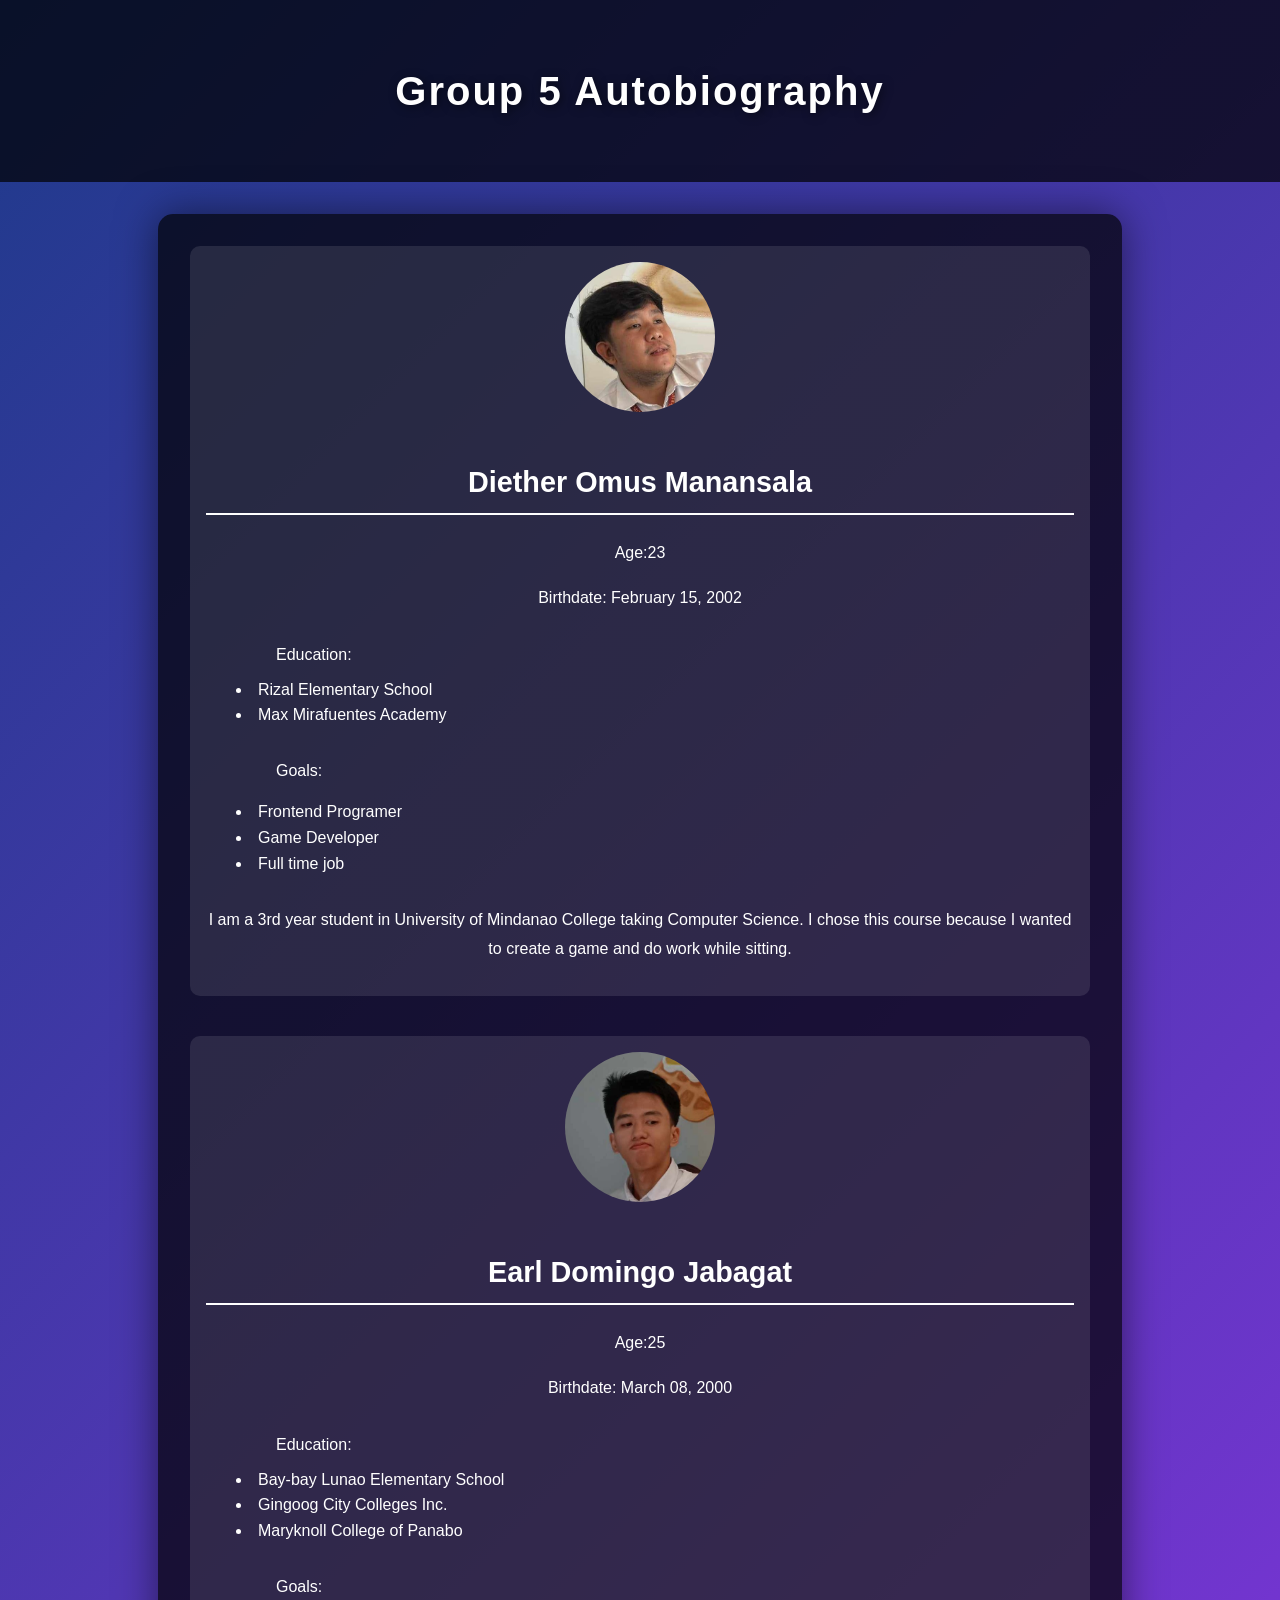
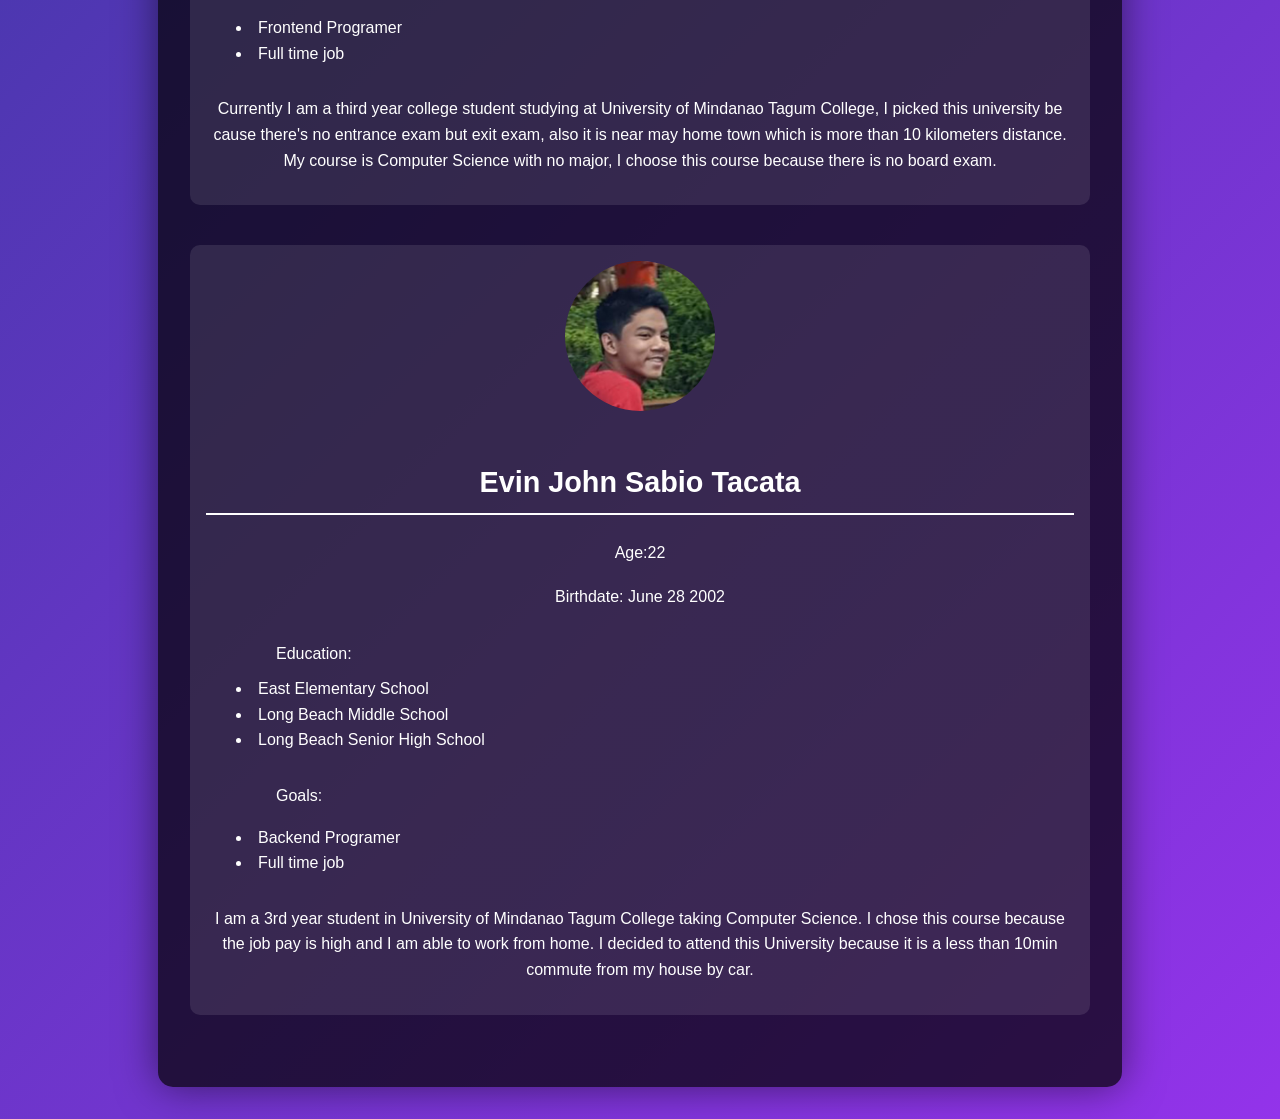
==== biography.html @ 1be30f7a "Add biography.html" ====
<!DOCTYPE html>
<html lang="en">
<head>
    <meta charset="UTF-8">
    <meta name="viewport" content="width=device-width, initial-scale=1.0">
    <meta name="description" content="An autobiography page for three people">
    <link rel="stylesheet" type="text/css" href="style.css">
    <title>Group 5 Autobiography</title>
    <style>
        body { font-family: 'Poppins', sans-serif; line-height: 1.6; margin: 0; padding: 0; background: linear-gradient(135deg, #1e3a8a, #9333ea); color: #fff; }
        header { background: rgba(0, 0, 0, 0.7); padding: 2rem 0; text-align: center; }
        header h1 { font-size: 2.5rem; letter-spacing: 2px; text-shadow: 2px 2px 10px rgba(0, 0, 0, 0.5); }
        main { max-width: 900px; margin: 2rem auto; padding: 2rem; background: rgba(0, 0, 0, 0.7); border-radius: 15px; box-shadow: 0 0 40px rgba(0, 0, 0, 0.5); }
        section { margin-bottom: 2.5rem; padding: 1rem; background: rgba(255, 255, 255, 0.1); border-radius: 10px; transition: transform 0.3s ease; }
        section:hover { transform: scale(1.03); }
        section h2 { font-size: 1.8rem; border-bottom: 2px solid #fff; padding-bottom: 0.5rem; }
        .profile { text-align: center; }
        .profile img { width: 150px; height: 150px; border-radius: 50%; margin-bottom: 1rem; transition: transform 0.3s; }
        .profile img:hover { transform: scale(1.1); }
        p { font-size: 1rem; line-height: 1.8; }
    </style>
</head>
<body>
    <header>
        <h1>Group 5 Autobiography</h1>
    </header>
    <main>
        <section class="profile">
            <img src="diether.jpg" alt="Diether"><!-- diri ibutang ang pic -->
            <h2>Diether Omus Manansala</h2>
            <p>Age:23</p>
            <p>Birthdate: February 15, 2002</p>
            <div class="Education-Section">
                <ul>Education:</ul>
                    <li>Rizal Elementary School</li>
                    <li>Max Mirafuentes Academy</li>
            </div>

            <div class="Goals-Section">
                <ul>Goals:</ul>
                    <li>Frontend Programer</li>
                    <li>Game Developer</li>
                    <li>Full time job</li>
            </div>
            <p>I am a 3rd year student in University of Mindanao College taking Computer Science. I chose this course because I wanted to create a game and do work while sitting. </p>
        </section>

        <section class="profile">
            <img src="earl.jpg" alt="Earl"><!-- diri ibutang ang pic -->
            <h2>Earl Domingo Jabagat</h2>
            <p>Age:25</p>
            <p>Birthdate: March 08, 2000</p>
            <div class="Education-Section">
                <ul>Education:</ul>
                    <li>Bay-bay Lunao Elementary School</li>
                    <li>Gingoog City Colleges Inc.</li>
                    <li>Maryknoll College of Panabo</li>
            </div>

            <div class="Goals-Section">
                <ul>Goals:</ul>
                    <li>Frontend Programer</li>
                    <li>Full time job</li>
            </div>

            <p></p>Currently I am a third year college student studying at University of Mindanao Tagum College, I picked this university be cause there's no entrance exam but exit exam, also it is near may home town which is more than 10 kilometers distance. My course is Computer Science with no major, I choose this course because there is no board exam.</p>
        </section>

        <section class="profile">
            <img src="evin.jpg" alt="Evin John Sabio Tacata"><!-- diri ibutang ang pic -->
            <h2>Evin John Sabio Tacata</h2>
            <p>Age:22</p>
            <p>Birthdate: June 28 2002</p>
            <div class="Education-Section">
                <ul>Education:</ul>
                    <li>East Elementary School</li>
                    <li>Long Beach Middle School</li>
                    <li>Long Beach Senior High School</li>
            </div>

            <div class="Goals-Section">
                <ul>Goals:</ul>
                    <li>Backend Programer</li>
                    <li>Full time job</li>
            </div>

            <p></p>I am a 3rd year student in University of Mindanao Tagum College taking Computer Science. I chose this course because the job pay is high and I am able to work from home. I decided to attend this University because it is a less than 10min commute from my house by car.</p>
        </section>

    </main>
</body>
</html>
---- style.css ----
.Education-Section{
    max-width: 900px;
    text-align: justify;
    margin: 30px;
}

.Education-Section ul{
    word-spacing: -0.1em;
    text-align: justify;
    margin-bottom: 10px;
    line-height: 1.5;
}

.Goals-Section{
    max-width: 900px;
    text-align: justify;
    margin: 30px;
}

.Goals-Section ul{
    text-align: justify;
}
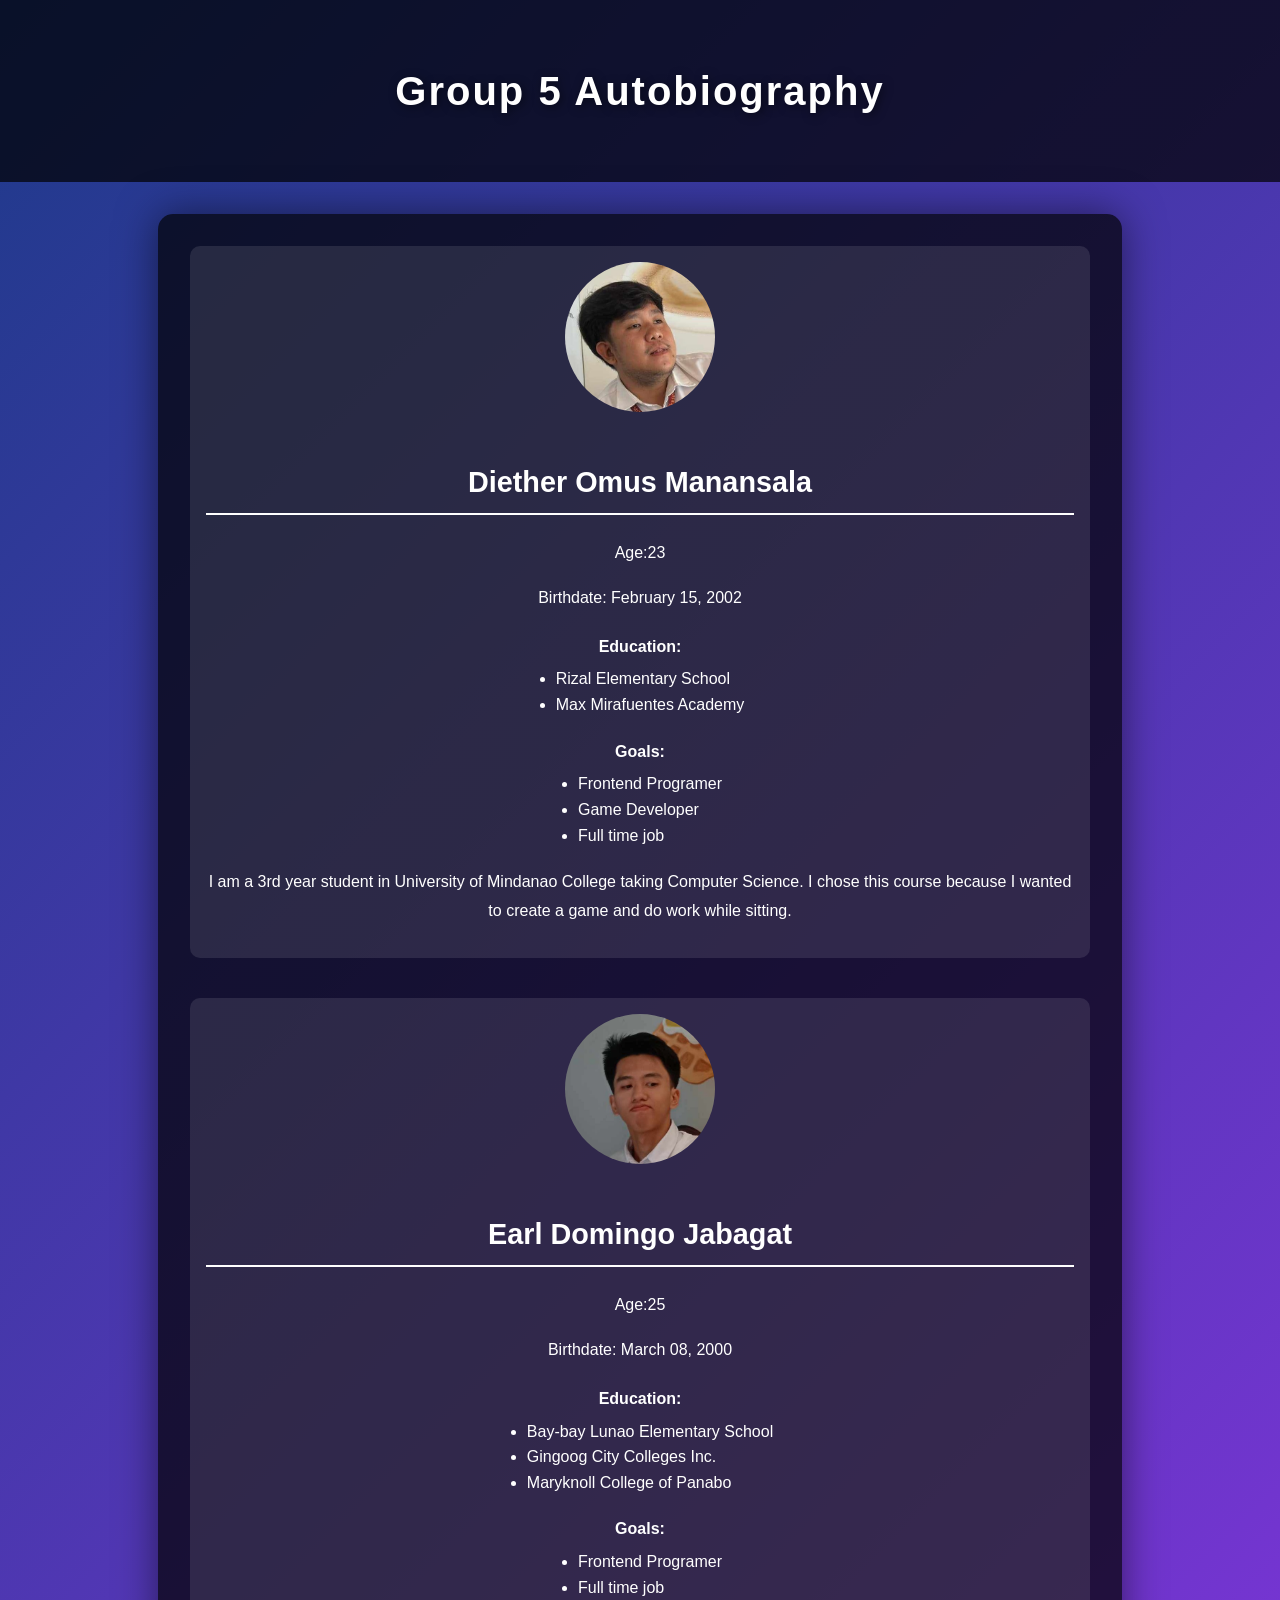
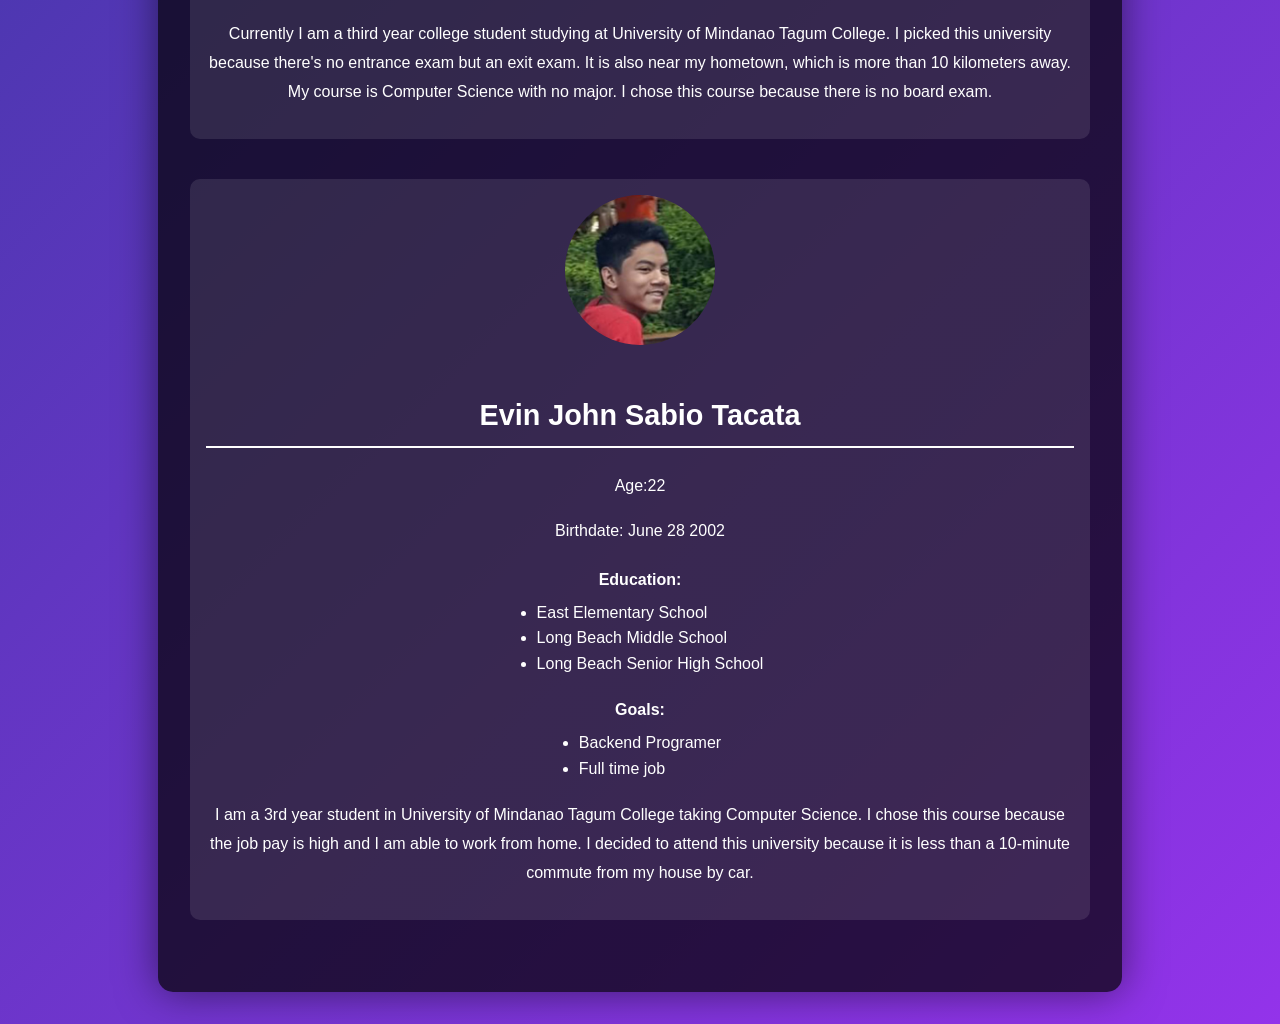
==== commit 46304453: "Update biography.html" ====
--- a/biography.html
+++ b/biography.html
@@ -26,67 +26,82 @@
     </header>
     <main>
         <section class="profile">
-            <img src="diether.jpg" alt="Diether"><!-- diri ibutang ang pic -->
+            <img src="diether.jpg" alt="Diether">
             <h2>Diether Omus Manansala</h2>
             <p>Age:23</p>
             <p>Birthdate: February 15, 2002</p>
+
             <div class="Education-Section">
-                <ul>Education:</ul>
+                <p>Education:</p>
+                <ul>
                     <li>Rizal Elementary School</li>
                     <li>Max Mirafuentes Academy</li>
+                </ul>
             </div>
 
             <div class="Goals-Section">
-                <ul>Goals:</ul>
+                <p>Goals:</p>
+                <ul>
                     <li>Frontend Programer</li>
                     <li>Game Developer</li>
                     <li>Full time job</li>
+                </ul>
             </div>
-            <p>I am a 3rd year student in University of Mindanao College taking Computer Science. I chose this course because I wanted to create a game and do work while sitting. </p>
+
+            <p>I am a 3rd year student in University of Mindanao College taking Computer Science. I chose this course because I wanted to create a game and do work while sitting.</p>
         </section>
 
         <section class="profile">
-            <img src="earl.jpg" alt="Earl"><!-- diri ibutang ang pic -->
+            <img src="earl.jpg" alt="Earl">
             <h2>Earl Domingo Jabagat</h2>
             <p>Age:25</p>
             <p>Birthdate: March 08, 2000</p>
+
             <div class="Education-Section">
-                <ul>Education:</ul>
+                <p>Education:</p>
+                <ul>
                     <li>Bay-bay Lunao Elementary School</li>
                     <li>Gingoog City Colleges Inc.</li>
                     <li>Maryknoll College of Panabo</li>
+                </ul>
             </div>
 
             <div class="Goals-Section">
-                <ul>Goals:</ul>
+                <p>Goals:</p>
+                <ul>
                     <li>Frontend Programer</li>
                     <li>Full time job</li>
+                </ul>
             </div>
 
-            <p></p>Currently I am a third year college student studying at University of Mindanao Tagum College, I picked this university be cause there's no entrance exam but exit exam, also it is near may home town which is more than 10 kilometers distance. My course is Computer Science with no major, I choose this course because there is no board exam.</p>
+            <p>Currently I am a third year college student studying at University of Mindanao Tagum College. I picked this university because there's no entrance exam but an exit exam. It is also near my hometown, which is more than 10 kilometers away. My course is Computer Science with no major. I chose this course because there is no board exam.</p>
         </section>
 
         <section class="profile">
-            <img src="evin.jpg" alt="Evin John Sabio Tacata"><!-- diri ibutang ang pic -->
+            <img src="evin.jpg" alt="Evin John Sabio Tacata">
             <h2>Evin John Sabio Tacata</h2>
             <p>Age:22</p>
             <p>Birthdate: June 28 2002</p>
+
             <div class="Education-Section">
-                <ul>Education:</ul>
+                <p>Education:</p>
+                <ul>
                     <li>East Elementary School</li>
                     <li>Long Beach Middle School</li>
                     <li>Long Beach Senior High School</li>
+                </ul>
             </div>
 
             <div class="Goals-Section">
-                <ul>Goals:</ul>
+                <p>Goals:</p>
+                <ul>
                     <li>Backend Programer</li>
                     <li>Full time job</li>
+                </ul>
             </div>
 
-            <p></p>I am a 3rd year student in University of Mindanao Tagum College taking Computer Science. I chose this course because the job pay is high and I am able to work from home. I decided to attend this University because it is a less than 10min commute from my house by car.</p>
+            <p>I am a 3rd year student in University of Mindanao Tagum College taking Computer Science. I chose this course because the job pay is high and I am able to work from home. I decided to attend this university because it is less than a 10-minute commute from my house by car.</p>
         </section>
-
     </main>
 </body>
 </html>
--- a/style.css
+++ b/style.css
@@ -1,22 +1,20 @@
-.Education-Section{
-    max-width: 900px;
-    text-align: justify;
-    margin: 30px;
+.Education-Section,
+.Goals-Section {
+    margin: 20px auto;
+    text-align: center;
 }
 
-.Education-Section ul{
-    word-spacing: -0.1em;
-    text-align: justify;
-    margin-bottom: 10px;
-    line-height: 1.5;
+.Education-Section p,
+.Goals-Section p {
+    font-weight: bold;
+    margin-bottom: 5px;
 }
 
-.Goals-Section{
-    max-width: 900px;
-    text-align: justify;
-    margin: 30px;
+.Education-Section ul,
+.Goals-Section ul {
+    display: inline-block;
+    text-align: left;
+    padding-left: 20px;
+    margin: 0 auto;
+    list-style-type: disc;
 }
-
-.Goals-Section ul{
-    text-align: justify;
-}
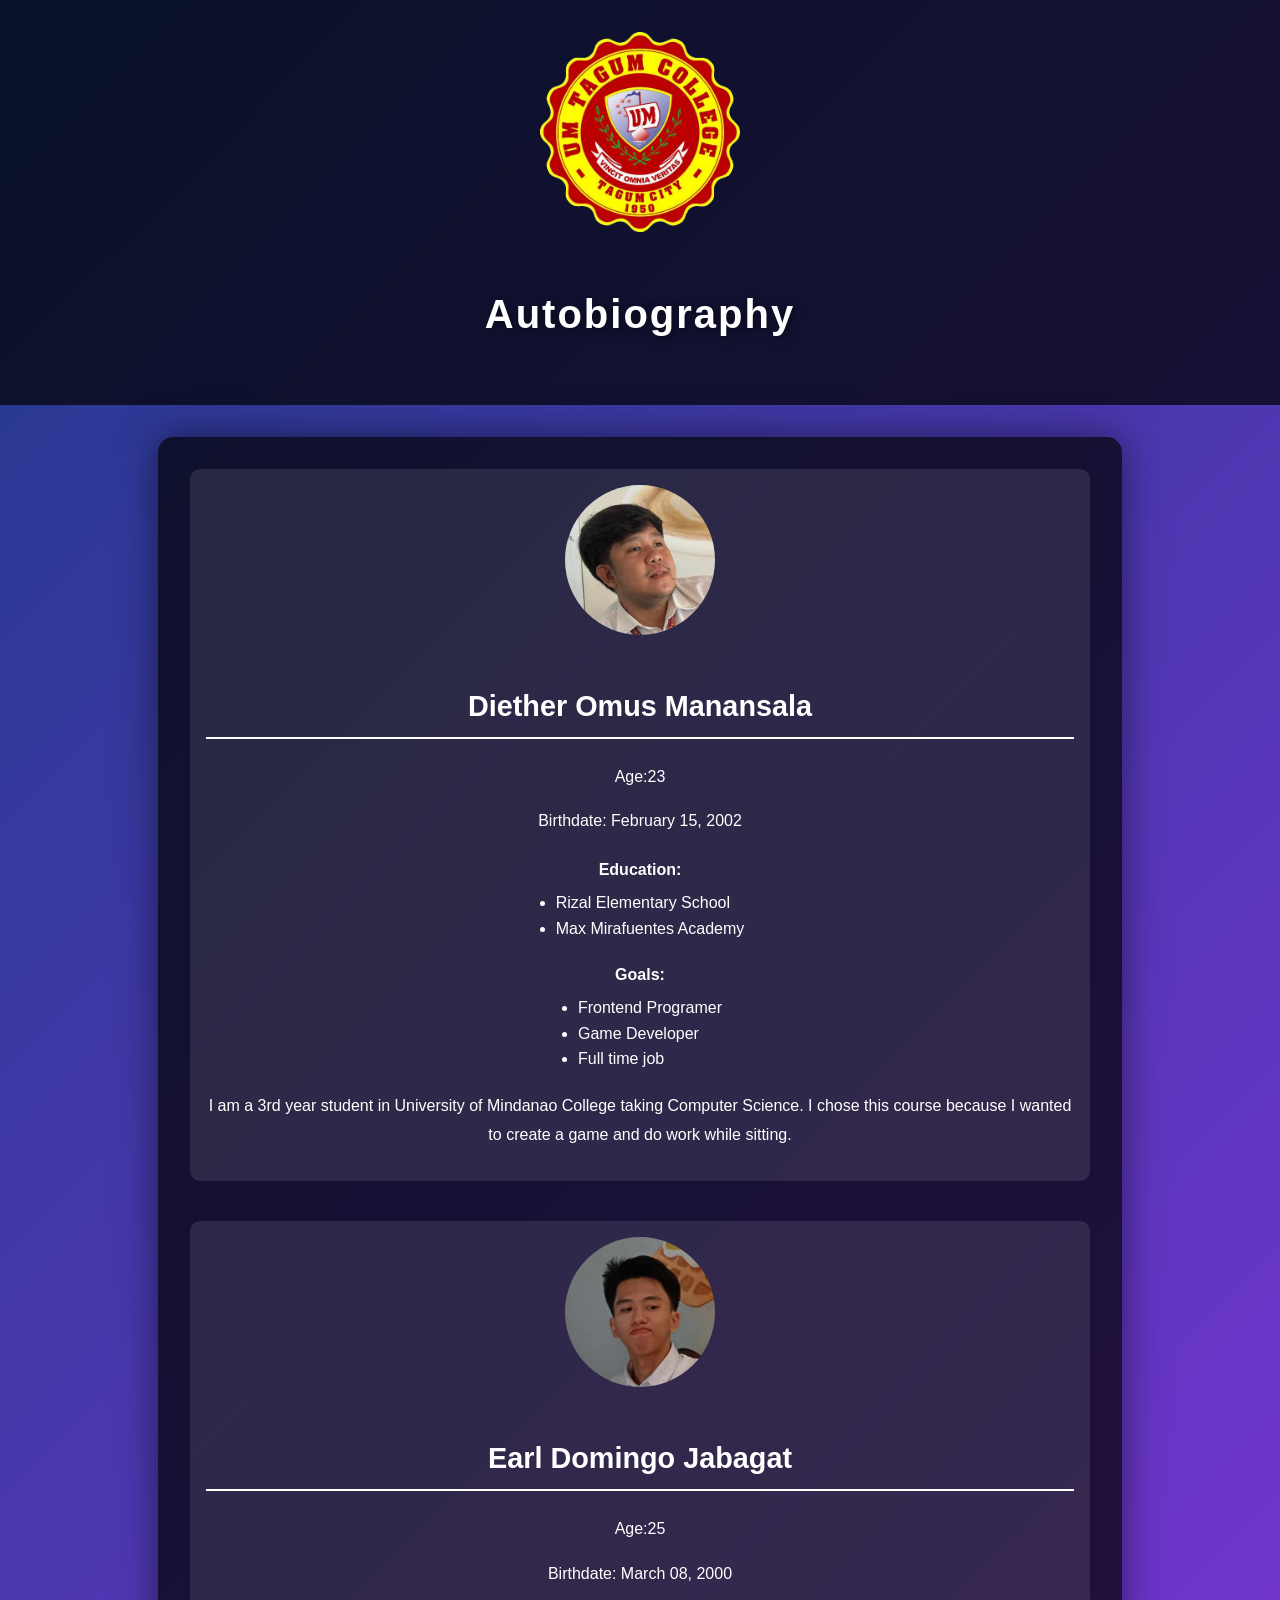
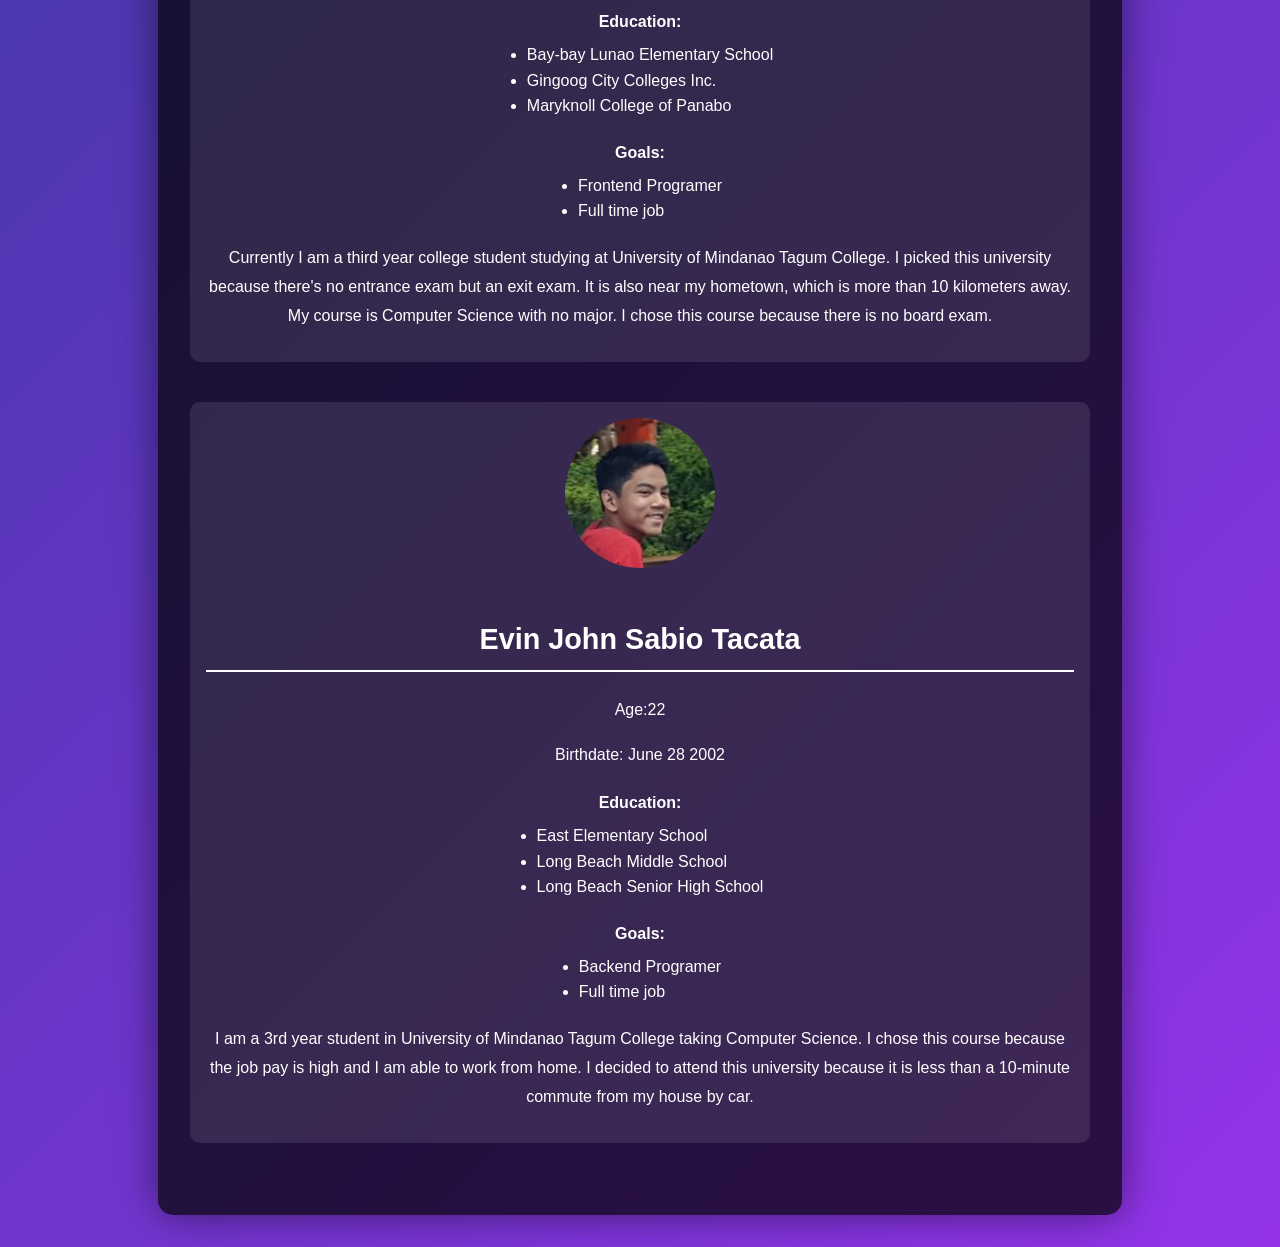
==== commit dd0b60d3: "Updated biography.html and added logo" ====
--- a/biography.html
+++ b/biography.html
@@ -5,10 +5,11 @@
     <meta name="viewport" content="width=device-width, initial-scale=1.0">
     <meta name="description" content="An autobiography page for three people">
     <link rel="stylesheet" type="text/css" href="style.css">
-    <title>Group 5 Autobiography</title>
+    <title>Autobiography</title>
     <style>
         body { font-family: 'Poppins', sans-serif; line-height: 1.6; margin: 0; padding: 0; background: linear-gradient(135deg, #1e3a8a, #9333ea); color: #fff; }
         header { background: rgba(0, 0, 0, 0.7); padding: 2rem 0; text-align: center; }
+        img { width: 200px; height: 200px; border-radius: 50%; margin-bottom: 1rem; transition: transform 0.3s; }
         header h1 { font-size: 2.5rem; letter-spacing: 2px; text-shadow: 2px 2px 10px rgba(0, 0, 0, 0.5); }
         main { max-width: 900px; margin: 2rem auto; padding: 2rem; background: rgba(0, 0, 0, 0.7); border-radius: 15px; box-shadow: 0 0 40px rgba(0, 0, 0, 0.5); }
         section { margin-bottom: 2.5rem; padding: 1rem; background: rgba(255, 255, 255, 0.1); border-radius: 10px; transition: transform 0.3s ease; }
@@ -22,7 +23,8 @@
 </head>
 <body>
     <header>
-        <h1>Group 5 Autobiography</h1>
+        <img src="UMTC Logo.png" alt="Diether">
+        <h1>Autobiography</h1>
     </header>
     <main>
         <section class="profile">
